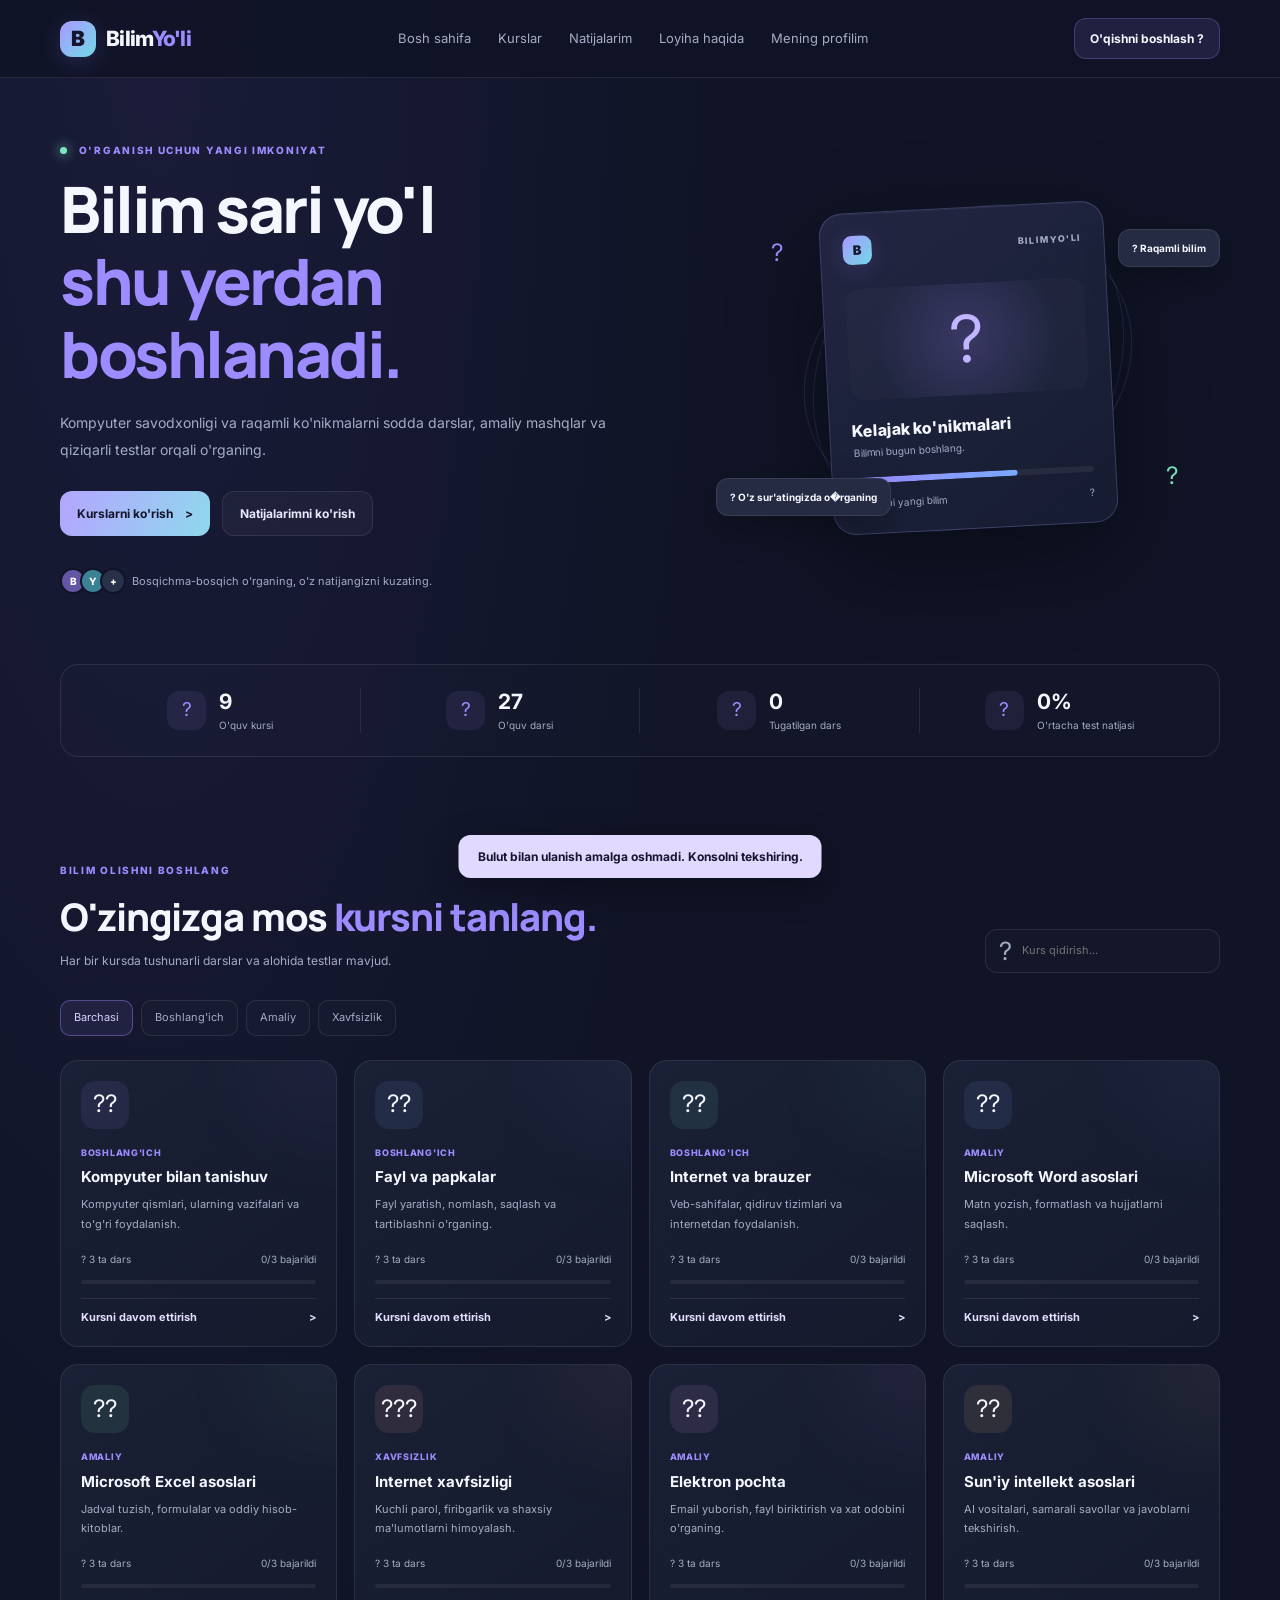
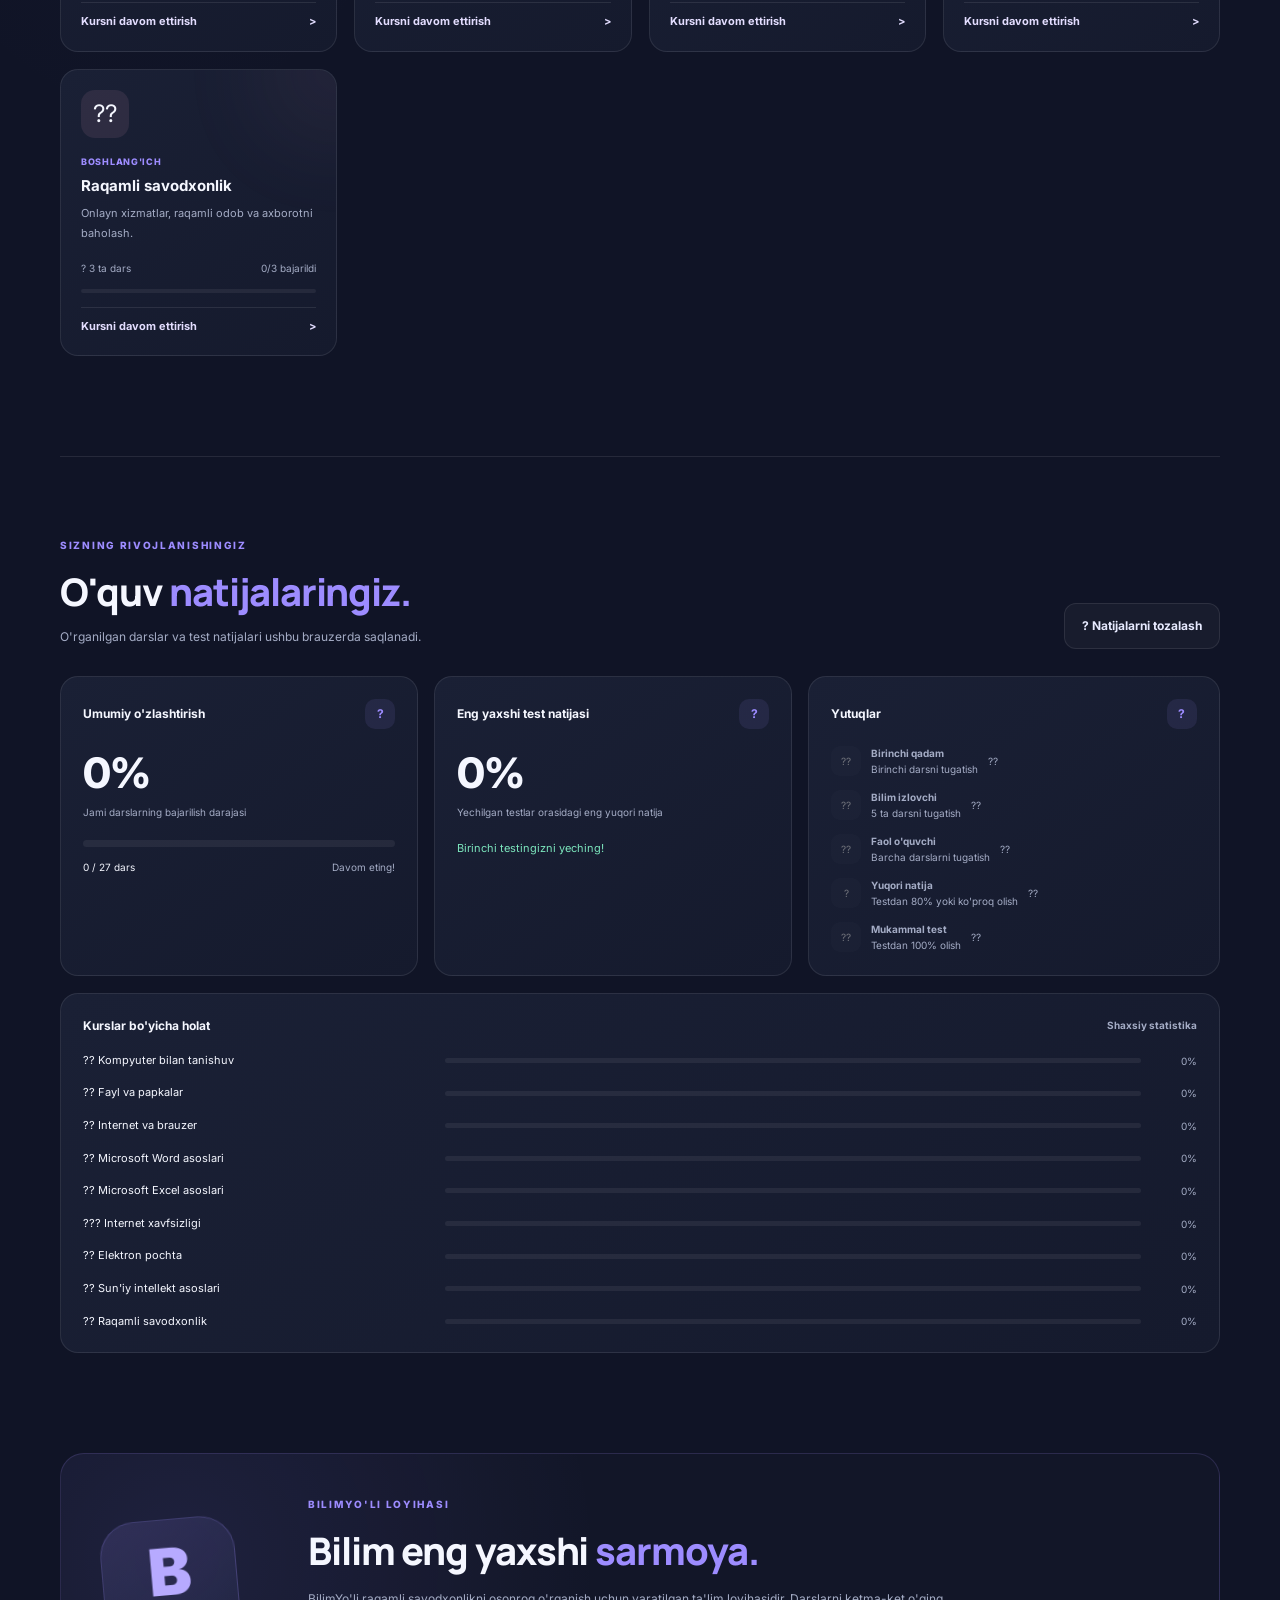
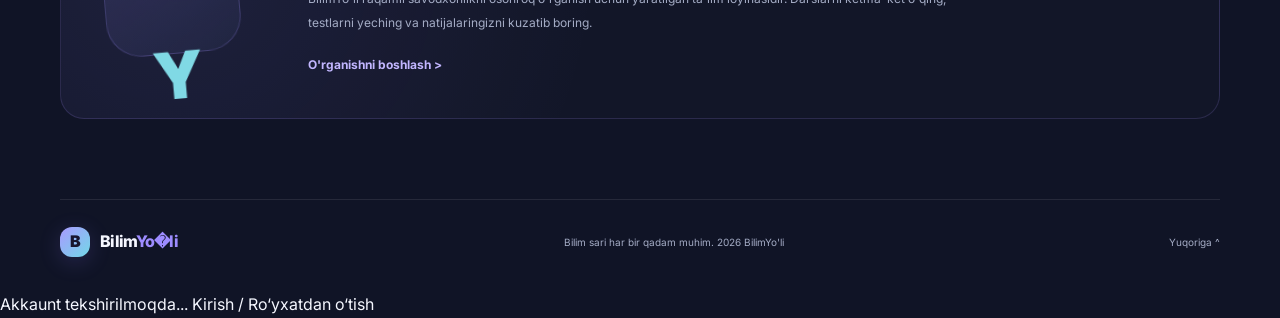
==== index.html @ 9e0542d3 "Add files via upload" ====
<!DOCTYPE html>
<html lang="uz">
<head>
  <meta charset="UTF-8">
  <meta name="viewport" content="width=device-width, initial-scale=1.0">
  <meta name="theme-color" content="#101426">
  <meta name="description" content="BilimYo'li  kompyuter savodxonligi va raqamli bilimlarni o�rganish platformasi.">
  <title>BilimYo'li  Bilim sari yo'l</title>
  <link rel="stylesheet" href="style.css">
</head>
<body>
  <header class="topbar">
    <a class="brand" href="#home" aria-label="BilimYo�li bosh sahifa">
      <span class="brand-icon">B</span>
      <span>Bilim<span class="brand-accent">Yo'li</span></span>
    </a>

    <button class="menu-toggle" id="menuToggle" aria-label="Menyuni ochish">?</button>

<nav class="nav-links" id="navLinks">
  <a href="#home">Bosh sahifa</a>
  <a href="#courses">Kurslar</a>
  <a href="#dashboard">Natijalarim</a>
  <a href="#about">Loyiha haqida</a>
  <a href="profile.html">Mening profilim</a>
</nav>

    <a class="nav-cta" href="#courses">O'qishni boshlash ?</a>
  </header>

  <main>
    <section class="hero section" id="home">
      <div class="hero-content">
        <div class="eyebrow"><span class="status-dot"></span> O'RGANISH UCHUN YANGI IMKONIYAT</div>
        <h1>Bilim sari yo'l<br><span>shu yerdan boshlanadi.</span></h1>
        <p>
          Kompyuter savodxonligi va raqamli ko'nikmalarni sodda darslar,
          amaliy mashqlar va qiziqarli testlar orqali o'rganing.
        </p>
        <div class="hero-actions">
          <a class="btn btn-primary" href="#courses">Kurslarni ko'rish <span>></span></a>
          <a class="btn btn-secondary" href="#dashboard">Natijalarimni ko'rish</a>
        </div>
        <div class="hero-trust">
          <div class="avatar-stack"><span>B</span><span>Y</span><span>+</span></div>
          <span>Bosqichma-bosqich o'rganing, o'z natijangizni kuzating.</span>
        </div>
      </div>

      <div class="hero-art" aria-label="Bilim va texnologiya tasviri">
        <div class="orbit orbit-one"></div>
        <div class="orbit orbit-two"></div>
        <div class="floating-chip chip-top">? Raqamli bilim</div>
        <div class="learning-card">
          <div class="learning-card-top"><span class="mini-logo">B</span><span class="live-label">BILIMYO'LI</span></div>
          <div class="big-symbol">?</div>
          <div class="learning-card-title">Kelajak ko'nikmalari</div>
          <div class="learning-card-sub">Bilimni bugun boshlang.</div>
          <div class="demo-progress"><span></span></div>
          <div class="demo-footer"><span>Har kuni yangi bilim</span><span>?</span></div>
        </div>
        <div class="floating-chip chip-bottom">? O'z sur'atingizda o�rganing</div>
        <div class="sparkle sparkle-one">?</div>
        <div class="sparkle sparkle-two">?</div>
      </div>
    </section>

    <section class="stats-strip section">
      <div class="stat-item"><span class="stat-icon">?</span><div><strong id="statCourses">8</strong><span>O'quv kursi</span></div></div>
      <div class="stat-item"><span class="stat-icon">?</span><div><strong id="statLessons">24</strong><span>O'quv darsi</span></div></div>
      <div class="stat-item"><span class="stat-icon">?</span><div><strong id="statCompleted">0</strong><span>Tugatilgan dars</span></div></div>
      <div class="stat-item"><span class="stat-icon">?</span><div><strong id="statAverage">0%</strong><span>O'rtacha test natijasi</span></div></div>
    </section>

    <section class="section courses-section" id="courses">
      <div class="section-heading">
        <div>
          <div class="eyebrow">BILIM OLISHNI BOSHLANG</div>
          <h2>O'zingizga mos <span>kursni tanlang.</span></h2>
          <p>Har bir kursda tushunarli darslar va alohida testlar mavjud.</p>
        </div>
        <div class="course-search">
          <span>?</span>
          <input id="courseSearch" type="search" placeholder="Kurs qidirish..." aria-label="Kurs qidirish">
        </div>
      </div>
      <div class="filter-row" id="filterRow">
        <button class="filter-btn active" data-filter="Barchasi">Barchasi</button>
        <button class="filter-btn" data-filter="Boshlang'ich">Boshlang'ich</button>
        <button class="filter-btn" data-filter="Amaliy">Amaliy</button>
        <button class="filter-btn" data-filter="Xavfsizlik">Xavfsizlik</button>
      </div>
      <div class="course-grid" id="courseGrid"></div>
      <div class="empty-state hidden" id="emptyState">Bu qidiruv bo'yicha kurs topilmadi.</div>
    </section>

    <section class="section dashboard-section" id="dashboard">
      <div class="section-heading">
        <div>
          <div class="eyebrow">SIZNING RIVOJLANISHINGIZ</div>
          <h2>O'quv <span>natijalaringiz.</span></h2>
          <p>O'rganilgan darslar va test natijalari ushbu brauzerda saqlanadi.</p>
        </div>
        <button class="btn btn-secondary reset-btn" id="resetProgress">? Natijalarni tozalash</button>
      </div>

      <div class="dashboard-grid">
        <article class="panel overall-panel">
          <div class="panel-heading"><span>Umumiy o'zlashtirish</span><span class="panel-icon">?</span></div>
          <div class="overall-number" id="overallPercent">0%</div>
          <p>Jami darslarning bajarilish darajasi</p>
          <div class="progress-track"><span id="overallBar"></span></div>
          <div class="panel-foot"><span id="completedSummary">0 / 24 dars</span><span class="muted">Davom eting!</span></div>
        </article>
        <article class="panel score-panel">
          <div class="panel-heading"><span>Eng yaxshi test natijasi</span><span class="panel-icon">?</span></div>
          <div class="overall-number" id="bestScore">0%</div>
          <p>Yechilgan testlar orasidagi eng yuqori natija</p>
          <div class="score-message" id="scoreMessage">Birinchi testingizni yeching!</div>
        </article>
        <article class="panel achievements-panel">
          <div class="panel-heading"><span>Yutuqlar</span><span class="panel-icon">?</span></div>
          <div class="achievement-list" id="achievementList"></div>
        </article>
      </div>

      <div class="panel history-panel">
        <div class="panel-heading"><span>Kurslar bo'yicha holat</span><span class="muted">Shaxsiy statistika</span></div>
        <div id="progressList" class="progress-list"></div>
      </div>
    </section>

    <section class="section about-section" id="about">
      <div class="about-card">
        <div class="about-mark">B<span>Y</span></div>
        <div>
          <div class="eyebrow">BILIMYO'LI LOYIHASI</div>
          <h2>Bilim  eng yaxshi <span>sarmoya.</span></h2>
          <p>
            BilimYo'li raqamli savodxonlikni osonroq o'rganish uchun yaratilgan
            ta'lim loyihasidir. Darslarni ketma-ket o'qing, testlarni yeching
            va natijalaringizni kuzatib boring.
          </p>
          <a href="#courses" class="text-link">O'rganishni boshlash ></a>
        </div>
      </div>
    </section>
  </main>

  <footer class="footer">
    <a class="brand" href="#home"><span class="brand-icon">B</span><span>Bilim<span class="brand-accent">Yo�li</span></span></a>
    <p>Bilim sari har bir qadam muhim. <span id="year"></span> BilimYo'li</p>
    <a href="#home">Yuqoriga ^</a>
  </footer>

  <div id="workspace" class="workspace hidden" role="dialog" aria-modal="true" aria-labelledby="workspaceTitle">
    <div class="workspace-backdrop" id="workspaceBackdrop"></div>
    <div class="workspace-dialog">
      <div class="workspace-header">
        <div><div class="eyebrow">BILIMYO'LI TA'LIM MAYDONI</div><h2 id="workspaceTitle">Kurs</h2></div>
        <button class="close-btn" id="closeWorkspace" aria-label="Yopish">?</button>
      </div>
      <div id="workspaceContent"></div>
    </div>
  </div>

 <div id="toast" class="toast" role="status" aria-live="polite"></div>

<!-- Foydalanuvchi akkaunti -->
<div class="account-bar">
  <span id="accountStatus">Akkaunt tekshirilmoqda...</span>
  <a id="accountLink" href="auth.html">
    Kirish / Ro‘yxatdan o‘tish
  </a>
  <button id="accountLogout" type="button" hidden>
    Chiqish
  </button>
</div>

<script src="script.js"></script>
<script type="module" src="account.js"></script>
</body>
</html>
---- style.css ----
@import url('https://fonts.googleapis.com/css2?family=Inter:wght@400;500;600;700;800&family=Manrope:wght@400;500;600;700;800&display=swap');

:root {
  --bg: #101426;
  --surface: #171d32;
  --surface2: #1d2540;
  --text: #f5f7ff;
  --muted: #a4acc5;
  --accent: #9d8cff;
  --blue: #78a8ff;
  --green: #7ce6bd;
  --border: rgba(255,255,255,.09);
  --radius: 20px;
}

* { box-sizing: border-box; }
html { scroll-behavior: smooth; scroll-padding-top: 90px; }
body {
  margin: 0;
  background:
    radial-gradient(ellipse at 12% 0%, rgba(93,81,185,.13), transparent 35%),
    var(--bg);
  color: var(--text);
  font-family: Inter, Arial, sans-serif;
  line-height: 1.6;
}
a { color: inherit; text-decoration: none; }
button, input { font: inherit; }
button { cursor: pointer; }
button:focus-visible, a:focus-visible, input:focus-visible {
  outline: 2px solid var(--accent);
  outline-offset: 3px;
}
.hidden { display: none !important; }
.section { width: min(1160px, calc(100% - 44px)); margin-inline: auto; }

.topbar {
  height: 78px;
  padding: 0 max(22px, calc((100% - 1160px)/2));
  display: flex; align-items: center; justify-content: space-between; gap: 22px;
  position: sticky; top: 0; z-index: 20;
  background: rgba(16,20,38,.88);
  border-bottom: 1px solid var(--border);
  backdrop-filter: blur(18px);
}
.brand { display: inline-flex; align-items: center; gap: 10px; font-weight: 800; font-size: 21px; letter-spacing: -.7px; }
.brand-icon, .mini-logo {
  width: 36px; height: 36px; display: grid; place-items: center;
  border-radius: 12px; color: #17152e; font-weight: 900;
  background: linear-gradient(135deg, #a99aff, #72d8e7);
  box-shadow: 0 5px 22px #8c7bff30;
}
.brand-accent { color: var(--accent); }
.nav-links { display: flex; align-items: center; gap: 27px; }
.nav-links a { color: var(--muted); font-size: 13px; transition: color .2s; }
.nav-links a:hover, .footer a:hover { color: white; }
.nav-cta {
  background: rgba(157,140,255,.12); border: 1px solid #9d8cff45;
  border-radius: 12px; padding: 10px 15px; font-size: 12px; font-weight: 700;
}
.menu-toggle { display: none; background: transparent; border: 0; color: white; font-size: 25px; }

.hero { min-height: 530px; display: grid; grid-template-columns: 1.1fr .9fr; align-items: center; gap: 40px; padding-top: 64px; padding-bottom: 70px; }
.eyebrow { color: var(--accent); font-size: 10px; font-weight: 800; letter-spacing: 1.7px; margin-bottom: 15px; }
.status-dot { display: inline-block; width: 7px; height: 7px; background: var(--green); border-radius: 50%; margin-right: 8px; box-shadow: 0 0 12px var(--green); }
.hero h1 { font: 800 clamp(38px,5.1vw,64px)/1.13 Manrope, sans-serif; letter-spacing: -2.5px; margin: 0 0 20px; }
.hero h1 span, h2 span { color: var(--accent); }
.hero-content > p, .section-heading > div > p { color: var(--muted); font-size: 14px; max-width: 550px; line-height: 1.9; }
.hero-actions { display: flex; flex-wrap: wrap; gap: 12px; margin-top: 28px; }
.btn { border: 1px solid var(--border); padding: 12px 17px; border-radius: 12px; font-size: 12px; font-weight: 700; display: inline-flex; align-items: center; justify-content: center; gap: 12px; transition: transform .2s, background .2s; }
.btn:hover { transform: translateY(-2px); }
.btn-primary { color: #15152b; background: linear-gradient(110deg,#b4a5ff,#8fd8ed); border: 0; }
.btn-secondary { color: #e7eaff; background: rgba(255,255,255,.035); }
.hero-trust { display: flex; align-items: center; gap: 12px; margin-top: 32px; color: var(--muted); font-size: 11px; }
.avatar-stack { display: flex; }
.avatar-stack span { width: 26px; height: 26px; display: grid; place-items: center; border-radius: 50%; margin-right: -6px; background: #6556a5; border: 2px solid var(--bg); color: white; font-size: 10px; font-weight: 800; }
.avatar-stack span:nth-child(2) { background: #3b8295; }
.avatar-stack span:nth-child(3) { background: #29314a; }

.hero-art { height: 365px; position: relative; display: grid; place-items: center; }
.orbit { position: absolute; border: 1px solid rgba(157,140,255,.17); border-radius: 50%; transform: rotate(-25deg); }
.orbit-one { width: 340px; height: 270px; }
.orbit-two { width: 285px; height: 350px; transform: rotate(38deg); border-color: rgba(120,168,255,.14); }
.learning-card {
  width: min(285px, 75%); padding: 22px; position: relative; z-index: 1;
  border: 1px solid #b2a4ff38; border-radius: 23px;
  background: linear-gradient(145deg, #242744ee, #171d32f5);
  box-shadow: 0 30px 90px #0006, inset 0 1px #ffffff0b;
  transform: rotate(-3deg); animation: float 5s ease-in-out infinite;
}
.learning-card-top, .demo-footer { display: flex; align-items: center; justify-content: space-between; }
.mini-logo { width: 29px; height: 29px; border-radius: 9px; font-size: 13px; }
.live-label { color: var(--muted); font-size: 9px; letter-spacing: 1.4px; font-weight: 800; }
.big-symbol { margin-top: 24px; height: 112px; display: grid; place-items: center; border-radius: 16px; font-size: 65px; color: #c1b6ff; background: radial-gradient(circle at center,#8373dd40,transparent 70%),#ffffff05; }
.learning-card-title { font-size: 16px; font-weight: 800; margin-top: 18px; }
.learning-card-sub, .demo-footer { color: var(--muted); font-size: 10px; }
.demo-progress, .progress-track { background: #ffffff10; height: 6px; overflow: hidden; border-radius: 99px; }
.demo-progress { margin: 17px 0 12px; }
.demo-progress span { display: block; width: 68%; height: 100%; background: linear-gradient(90deg,var(--accent),var(--blue)); border-radius: inherit; }
.floating-chip { position: absolute; z-index: 2; background: #252b43; border: 1px solid var(--border); border-radius: 12px; padding: 10px 13px; box-shadow: 0 12px 35px #0004; font-size: 10px; font-weight: 700; }
.chip-top { top: 43px; right: 0; }
.chip-bottom { bottom: 35px; left: 0; }
.sparkle { position: absolute; color: var(--accent); font-size: 24px; }
.sparkle-one { top: 48px; left: 55px; }
.sparkle-two { bottom: 55px; right: 42px; color: var(--green); }
@keyframes float { 0%,100% { transform: translateY(0) rotate(-3deg); } 50% { transform: translateY(-10px) rotate(-1deg); } }

.stats-strip { display: grid; grid-template-columns: repeat(4,1fr); border: 1px solid var(--border); border-radius: 18px; background: #ffffff03; padding: 23px 20px; margin-bottom: 105px; }
.stat-item { display: flex; align-items: center; justify-content: center; gap: 13px; border-right: 1px solid var(--border); }
.stat-item:last-child { border-right: 0; }
.stat-icon { width: 39px; height: 39px; display: grid; place-items: center; border-radius: 12px; background: #a28cff17; color: var(--accent); font-size: 19px; }
.stat-item strong, .stat-item span:not(.stat-icon) { display: block; }
.stat-item strong { font-size: 21px; line-height: 1.35; }
.stat-item div span { font-size: 10px; color: var(--muted); }

.courses-section, .dashboard-section { padding-bottom: 100px; }
.section-heading { display: flex; justify-content: space-between; align-items: end; gap: 25px; margin-bottom: 27px; }
.section-heading h2, .about-card h2 { font: 800 clamp(27px,3.5vw,38px)/1.25 Manrope,sans-serif; letter-spacing: -1.1px; margin: 0 0 10px; }
.section-heading > div > p { margin: 0; font-size: 12px; }
.course-search { width: 235px; display: flex; gap: 10px; align-items: center; padding: 0 13px; border: 1px solid var(--border); background: #ffffff04; border-radius: 12px; }
.course-search span { font-size: 25px; color: var(--muted); }
.course-search input { width: 100%; min-width: 0; padding: 12px 0; color: white; background: transparent; border: 0; outline: none; font-size: 11px; }
.filter-row { display: flex; flex-wrap: wrap; gap: 8px; margin-bottom: 24px; }
.filter-btn { border: 1px solid var(--border); border-radius: 10px; background: #ffffff04; padding: 8px 13px; color: var(--muted); font-size: 11px; }
.filter-btn.active, .filter-btn:hover { color: #d9d1ff; border-color: #a18dff66; background: #9d8cff19; }
.course-grid { display: grid; grid-template-columns: repeat(4,minmax(0,1fr)); gap: 17px; }
.course-card { position: relative; overflow: hidden; border: 1px solid var(--border); background: linear-gradient(145deg,#1a2035,#151a2d); border-radius: 18px; padding: 20px; display: flex; flex-direction: column; min-height: 265px; transition: transform .22s,border-color .22s,box-shadow .22s; animation: appear .35s ease both; }
.course-card:hover { transform: translateY(-5px); border-color: #a18dff55; box-shadow: 0 15px 35px #0002; }
@keyframes appear { from { opacity: 0; transform: translateY(9px); } to { opacity: 1; transform: translateY(0); } }
.course-card::after { content: ""; width: 100px; height: 100px; border-radius: 50%; position: absolute; top: -48px; right: -48px; background: var(--glow,#a18dff); filter: blur(60px); opacity: .14; pointer-events: none; }
.course-icon { display: grid; place-items: center; width: 48px; height: 48px; border-radius: 14px; background: var(--iconbg,#9d8cff18); font-size: 24px; margin-bottom: 17px; }
.course-category { font-size: 9px; color: var(--accent); font-weight: 800; letter-spacing: .7px; text-transform: uppercase; }
.course-card h3 { margin: 6px 0 8px; font-size: 15px; line-height: 1.4; }
.course-card p { margin: 0 0 16px; color: var(--muted); font-size: 11px; line-height: 1.8; }
.course-meta { display: flex; justify-content: space-between; color: var(--muted); font-size: 10px; margin-top: auto; padding-bottom: 13px; }
.card-progress { height: 4px; background: #ffffff10; border-radius: 99px; overflow: hidden; margin-bottom: 14px; }
.card-progress span { display: block; height: 100%; background: linear-gradient(90deg,var(--accent),var(--blue)); }
.course-open { width: 100%; display: flex; justify-content: space-between; align-items: center; padding: 10px 0 0; border: 0; border-top: 1px solid var(--border); background: transparent; color: #e3ddff; font-size: 11px; font-weight: 700; }
.empty-state { text-align: center; padding: 35px; color: var(--muted); }

.dashboard-section { border-top: 1px solid var(--border); padding-top: 80px; }
.reset-btn { white-space: nowrap; }
.dashboard-grid { display: grid; grid-template-columns: 1fr 1fr 1.15fr; gap: 16px; }
.panel { padding: 22px; background: linear-gradient(145deg,#1a2035,#151a2d); border: 1px solid var(--border); border-radius: 18px; min-width: 0; }
.panel-heading { display: flex; align-items: center; justify-content: space-between; gap: 12px; font-size: 12px; font-weight: 700; }
.panel-icon { width: 30px; height: 30px; display: grid; place-items: center; border-radius: 10px; background: #a18dff19; color: var(--accent); }
.overall-number { font-size: 42px; line-height: 1.5; font-weight: 800; letter-spacing: -1.5px; margin-top: 12px; }
.panel > p { font-size: 10px; color: var(--muted); margin: 0 0 20px; }
.progress-track { height: 7px; }
.progress-track span { display: block; width: 0; height: 100%; background: linear-gradient(90deg,var(--accent),var(--blue)); border-radius: inherit; transition: width .4s; }
.panel-foot { display: flex; justify-content: space-between; gap: 10px; margin-top: 12px; font-size: 10px; }
.muted { color: var(--muted); font-size: 10px; }
.score-message { color: var(--green); font-size: 11px; margin-top: 20px; }
.achievement-list { display: grid; gap: 12px; margin-top: 16px; }
.achievement { display: flex; align-items: center; gap: 10px; color: var(--muted); font-size: 10px; }
.achievement-icon { width: 30px; height: 30px; display: grid; place-items: center; border-radius: 9px; background: #ffffff08; filter: grayscale(1); opacity: .6; }
.achievement.earned { color: #e9e5ff; }
.achievement.earned .achievement-icon { filter: none; opacity: 1; background: #9d8cff20; }
.history-panel { margin-top: 17px; }
.progress-list { margin-top: 17px; display: grid; gap: 15px; }
.progress-row { display: grid; grid-template-columns: minmax(120px,1fr) minmax(80px,2fr) 42px; align-items: center; gap: 14px; font-size: 11px; }
.progress-row .progress-track { height: 5px; }
.progress-row .percentage { text-align: right; color: var(--muted); font-size: 10px; }

.about-section { padding-bottom: 80px; }
.about-card { display: grid; grid-template-columns: 170px 1fr; gap: 35px; align-items: center; padding: 42px; border: 1px solid #a18dff2a; border-radius: 24px; background: radial-gradient(circle at 10% 40%,#8b7bff19,transparent 40%),#ffffff03; }
.about-mark { width: 135px; height: 135px; border-radius: 35px; display: grid; place-items: center; font-size: 65px; font-weight: 900; color: #b7aaff; background: linear-gradient(145deg,#9d8cff25,#78a8ff0b); border: 1px solid #9d8cff35; transform: rotate(-5deg); }
.about-mark span { color: #80d9e5; }
.about-card p { max-width: 650px; font-size: 12px; color: var(--muted); line-height: 2; }
.text-link { display: inline-block; color: #c2b6ff; font-size: 12px; font-weight: 700; margin-top: 8px; }
.footer { width: min(1160px,calc(100% - 44px)); margin: auto; padding: 24px 0 32px; display: flex; justify-content: space-between; align-items: center; gap: 20px; border-top: 1px solid var(--border); }
.footer .brand { font-size: 16px; }
.footer .brand-icon { width: 30px; height: 30px; }
.footer p, .footer > a:last-child { color: var(--muted); font-size: 10px; }

.workspace { position: fixed; inset: 0; z-index: 50; display: grid; place-items: center; padding: 20px; }
.workspace-backdrop { position: absolute; inset: 0; background: #080a14d9; backdrop-filter: blur(9px); }
.workspace-dialog { position: relative; z-index: 1; width: min(760px,100%); max-height: 90vh; overflow: auto; background: #171d32; border: 1px solid #ffffff17; border-radius: 22px; padding: 27px; box-shadow: 0 30px 100px #0008; animation: appear .2s ease; }
.workspace-header { display: flex; justify-content: space-between; align-items: start; gap: 18px; padding-bottom: 19px; margin-bottom: 20px; border-bottom: 1px solid var(--border); }
.workspace-header .eyebrow { margin-bottom: 6px; }
.workspace-header h2 { margin: 0; font: 800 25px Manrope,sans-serif; }
.close-btn { width: 36px; height: 36px; flex-shrink: 0; border-radius: 10px; border: 1px solid var(--border); color: white; background: #ffffff08; font-size: 16px; }
.course-detail-intro { color: var(--muted); font-size: 12px; line-height: 1.9; }
.lesson-nav { display: flex; flex-wrap: wrap; gap: 8px; margin: 20px 0; }
.lesson-tab { border: 1px solid var(--border); background: #ffffff04; color: var(--muted); border-radius: 9px; padding: 8px 11px; font-size: 10px; }
.lesson-tab.active { background: #9d8cff1e; border-color: #9d8cff77; color: white; }
.lesson-content { background: #ffffff04; border: 1px solid var(--border); border-radius: 15px; padding: 23px; }
.lesson-content h3 { margin: 0 0 12px; font-size: 19px; }
.lesson-content p { font-size: 12px; line-height: 1.9; color: #c1c8dd; white-space: pre-line; }
.lesson-content ul { padding-left: 20px; color: #c1c8dd; font-size: 12px; line-height: 2; }
.tip-box { border-left: 3px solid var(--green); padding: 12px 15px; border-radius: 0 10px 10px 0; background: #7ce6bd0b; color: #b8f0da; font-size: 11px; margin-top: 17px; }
.lesson-actions { display: flex; justify-content: space-between; align-items: center; gap: 10px; flex-wrap: wrap; margin-top: 18px; }
.lesson-actions .btn { padding: 10px 14px; }
.lesson-done-label { color: var(--green); font-size: 11px; }
.quiz-progress { display: flex; align-items: center; gap: 12px; margin: 17px 0; }
.quiz-progress .progress-track { flex: 1; }
.quiz-progress span { color: var(--muted); font-size: 10px; white-space: nowrap; }
.question-text { font-size: 17px; font-weight: 700; line-height: 1.6; margin: 22px 0; }
.answer-list { display: grid; gap: 10px; }
.answer-option { width: 100%; text-align: left; padding: 13px 15px; border-radius: 11px; border: 1px solid var(--border); color: #e7eaff; background: #ffffff04; font-size: 12px; transition: border-color .2s,background .2s; }
.answer-option:hover:not(:disabled) { border-color: #9d8cff88; background: #9d8cff0c; }
.answer-option.correct { border-color: #7ce6bd99; background: #7ce6bd12; color: #9bf0cd; }
.answer-option.wrong { border-color: #ff898999; background: #ff898912; color: #ffb0b0; }
.answer-feedback { padding: 14px; border-radius: 11px; margin-top: 15px; font-size: 11px; line-height: 1.8; }
.answer-feedback.correct { background: #7ce6bd10; color: #a5efd1; border: 1px solid #7ce6bd28; }
.answer-feedback.wrong { background: #ff898910; color: #ffc1c1; border: 1px solid #ff898928; }
.quiz-controls { display: flex; justify-content: flex-end; margin-top: 18px; }
.result-box { text-align: center; padding: 25px 10px; }
.result-medal { font-size: 54px; }
.result-score { font-size: 48px; font-weight: 800; color: var(--accent); margin: 8px 0; }
.result-box h3 { font-size: 22px; margin: 5px 0; }
.result-box p { color: var(--muted); font-size: 12px; }
.result-actions { display: flex; justify-content: center; gap: 10px; flex-wrap: wrap; margin-top: 20px; }
.toast { position: fixed; bottom: 22px; left: 50%; z-index: 100; transform: translate(-50%,20px); opacity: 0; pointer-events: none; padding: 12px 19px; border-radius: 12px; background: #e1d9ff; color: #17152e; font-size: 12px; font-weight: 700; box-shadow: 0 10px 35px #0005; transition: .25s; max-width: calc(100% - 30px); text-align: center; }
.toast.show { opacity: 1; transform: translate(-50%,0); }

@media (max-width: 950px) {
  .nav-links { gap: 14px; }
  .nav-links a { font-size: 11px; }
  .nav-cta { display: none; }
  .course-grid { grid-template-columns: repeat(2,minmax(0,1fr)); }
  .dashboard-grid { grid-template-columns: repeat(2,minmax(0,1fr)); }
  .achievements-panel { grid-column: span 2; }
  .achievement-list { grid-template-columns: repeat(3,minmax(0,1fr)); }
}
@media (max-width: 650px) {
  .section { width: calc(100% - 30px); }
  .topbar { height: 66px; padding: 0 15px; }
  .brand { font-size: 19px; }
  .menu-toggle { display: block; }
  .nav-links { display: none; position: absolute; top: 65px; left: 0; right: 0; padding: 17px; background: #171d32; border-bottom: 1px solid var(--border); flex-direction: column; align-items: stretch; gap: 0; }
  .nav-links.open { display: flex; }
  .nav-links a { padding: 12px 8px; font-size: 13px; }
  .hero { grid-template-columns: 1fr; gap: 12px; padding-top: 48px; padding-bottom: 40px; }
  .hero h1 { font-size: clamp(37px,10vw,51px); letter-spacing: -1.8px; }
  .hero-content > p { font-size: 13px; }
  .hero-art { height: 315px; }
  .orbit-one { width: 290px; height: 235px; }
  .orbit-two { width: 250px; height: 300px; }
  .chip-top { right: 0; top: 26px; }
  .chip-bottom { left: 0; bottom: 17px; }
  .stats-strip { grid-template-columns: repeat(2,1fr); padding: 17px 8px; gap: 20px 0; margin-bottom: 75px; }
  .stat-item { justify-content: flex-start; padding-left: 10px; border: 0; gap: 9px; }
  .stat-icon { width: 32px; height: 32px; font-size: 16px; }
  .stat-item strong { font-size: 18px; }
  .stat-item div span { font-size: 9px; }
  .courses-section, .dashboard-section { padding-bottom: 70px; }
  .section-heading { align-items: stretch; flex-direction: column; gap: 18px; }
  .section-heading h2 { font-size: 29px; }
  .course-search { width: 100%; }
  .course-grid { grid-template-columns: 1fr; gap: 12px; }
  .course-card { min-height: auto; }
  .dashboard-grid { grid-template-columns: 1fr; }
  .achievements-panel { grid-column: auto; }
  .achievement-list { grid-template-columns: 1fr; }
  .reset-btn { align-self: flex-start; }
  .progress-row { grid-template-columns: minmax(90px,1fr) minmax(50px,1fr) 35px; gap: 8px; font-size: 10px; }
  .about-card { grid-template-columns: 1fr; gap: 25px; padding: 26px; }
  .about-mark { width: 90px; height: 90px; border-radius: 24px; font-size: 44px; }
  .footer { width: calc(100% - 30px); flex-wrap: wrap; }
  .footer p { order: 3; width: 100%; margin: 0; }
  .workspace { padding: 8px; }
  .workspace-dialog { padding: 19px; max-height: 95vh; border-radius: 17px; }
  .workspace-header h2 { font-size: 21px; }
  .lesson-content { padding: 17px; }
  .question-text { font-size: 15px; }
}
@media (prefers-reduced-motion: reduce) {
  *, *::before, *::after { scroll-behavior: auto !important; animation-duration: .01ms !important; transition-duration: .01ms !important; }
}
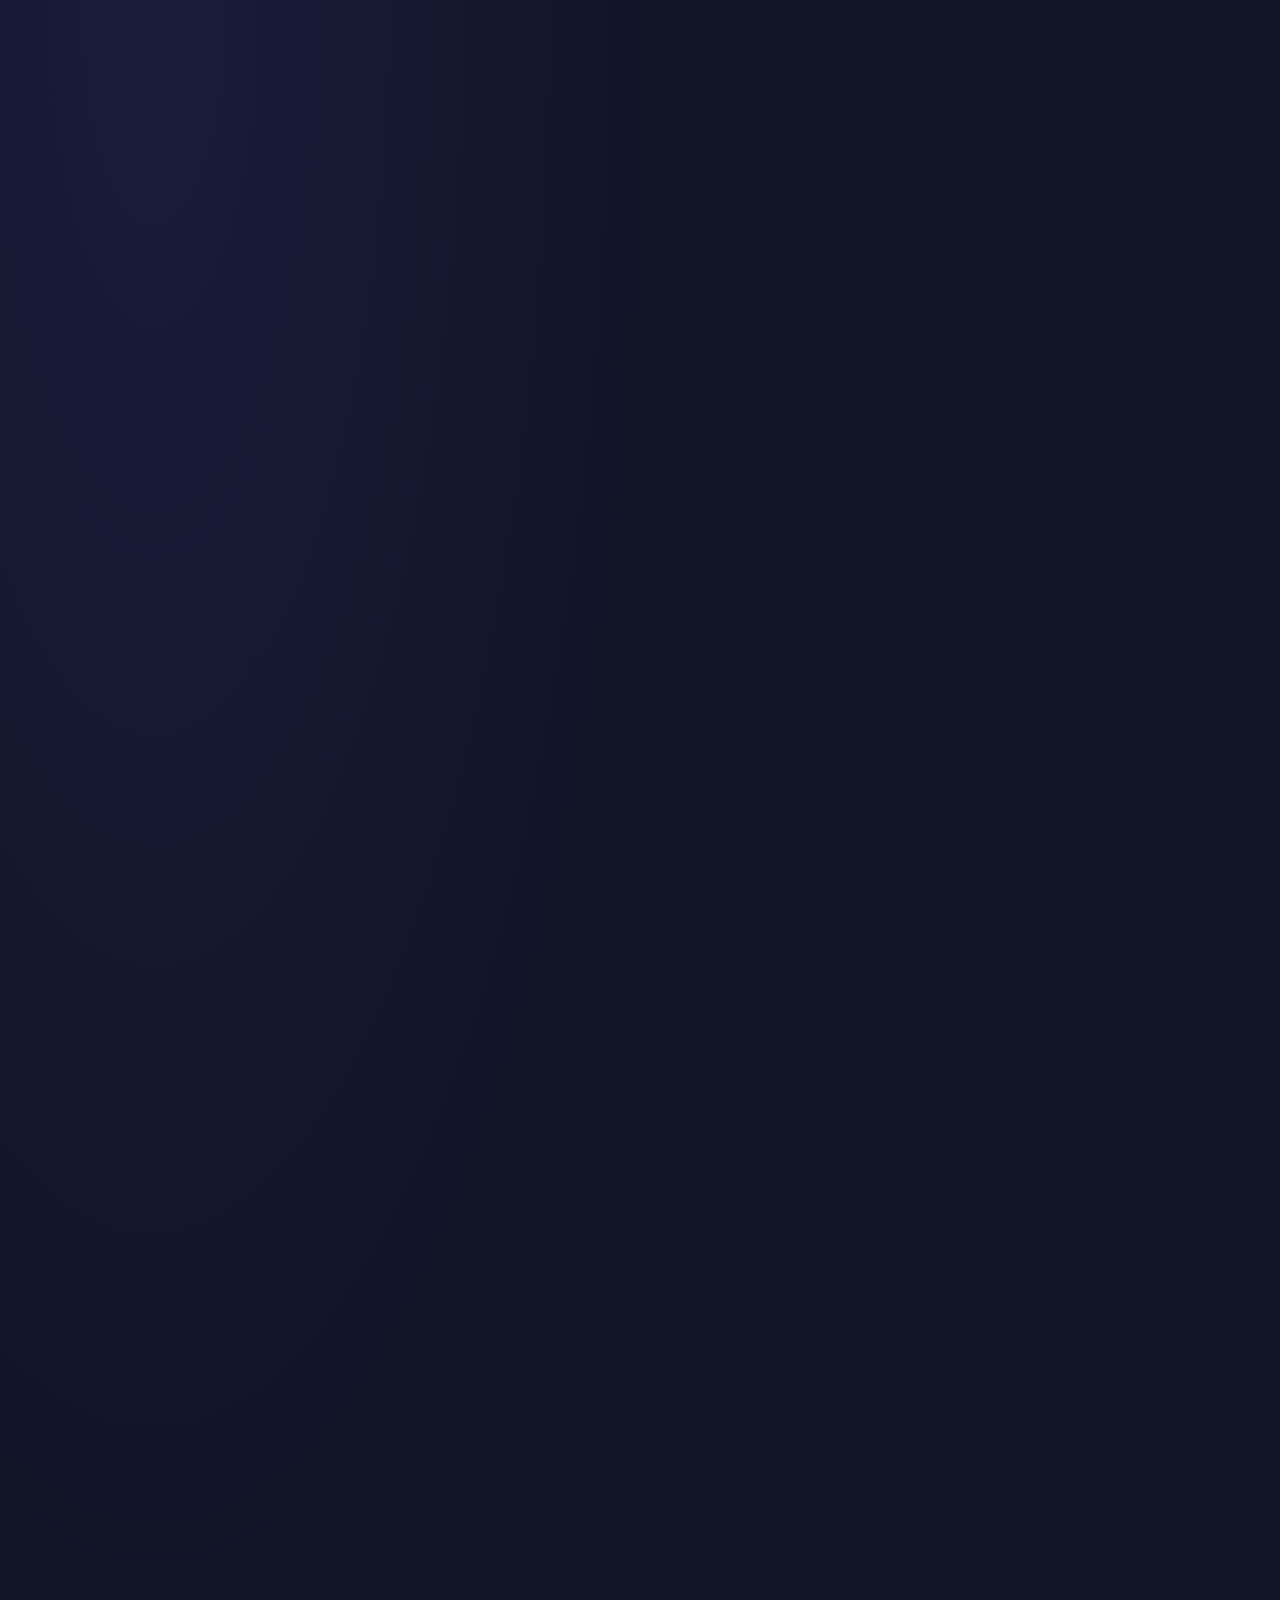
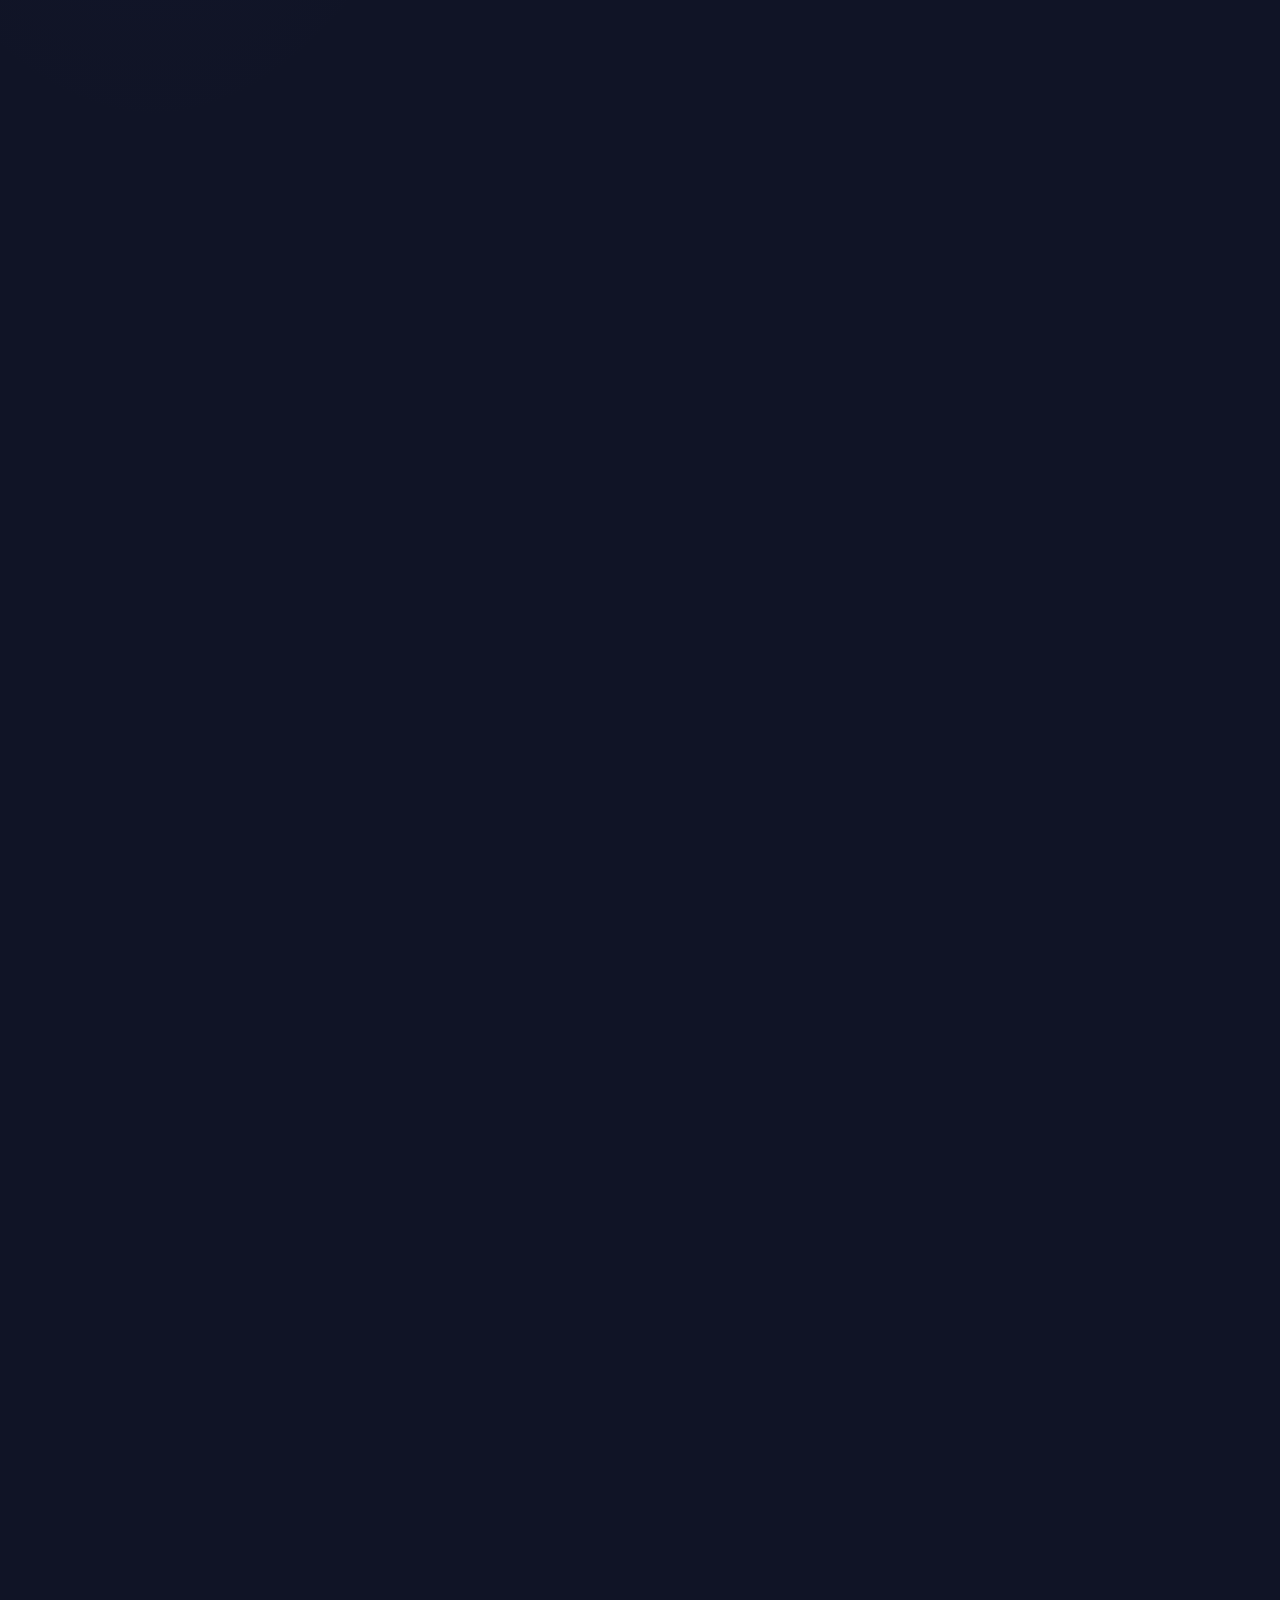
==== commit c58c719a: "Add user authentication handling in index.html Added a style to hide the body for unauthenticated us" ====
--- a/index.html
+++ b/index.html
@@ -8,6 +8,11 @@
   <meta name="description" content="BilimYo'li  kompyuter savodxonligi va raqamli bilimlarni o�rganish platformasi.">
   <title>BilimYo'li  Bilim sari yo'l</title>
   <link rel="stylesheet" href="style.css">
+  <style>
+  html:not(.authenticated) body {
+    visibility: hidden;
+  }
+</style>
 </head>
 <body>
   <header class="topbar">
@@ -178,6 +183,7 @@
   </button>
 </div>
 
+<script type="module" src="guard.js"></script>
 <script src="script.js"></script>
 <script type="module" src="account.js"></script>
 </body>
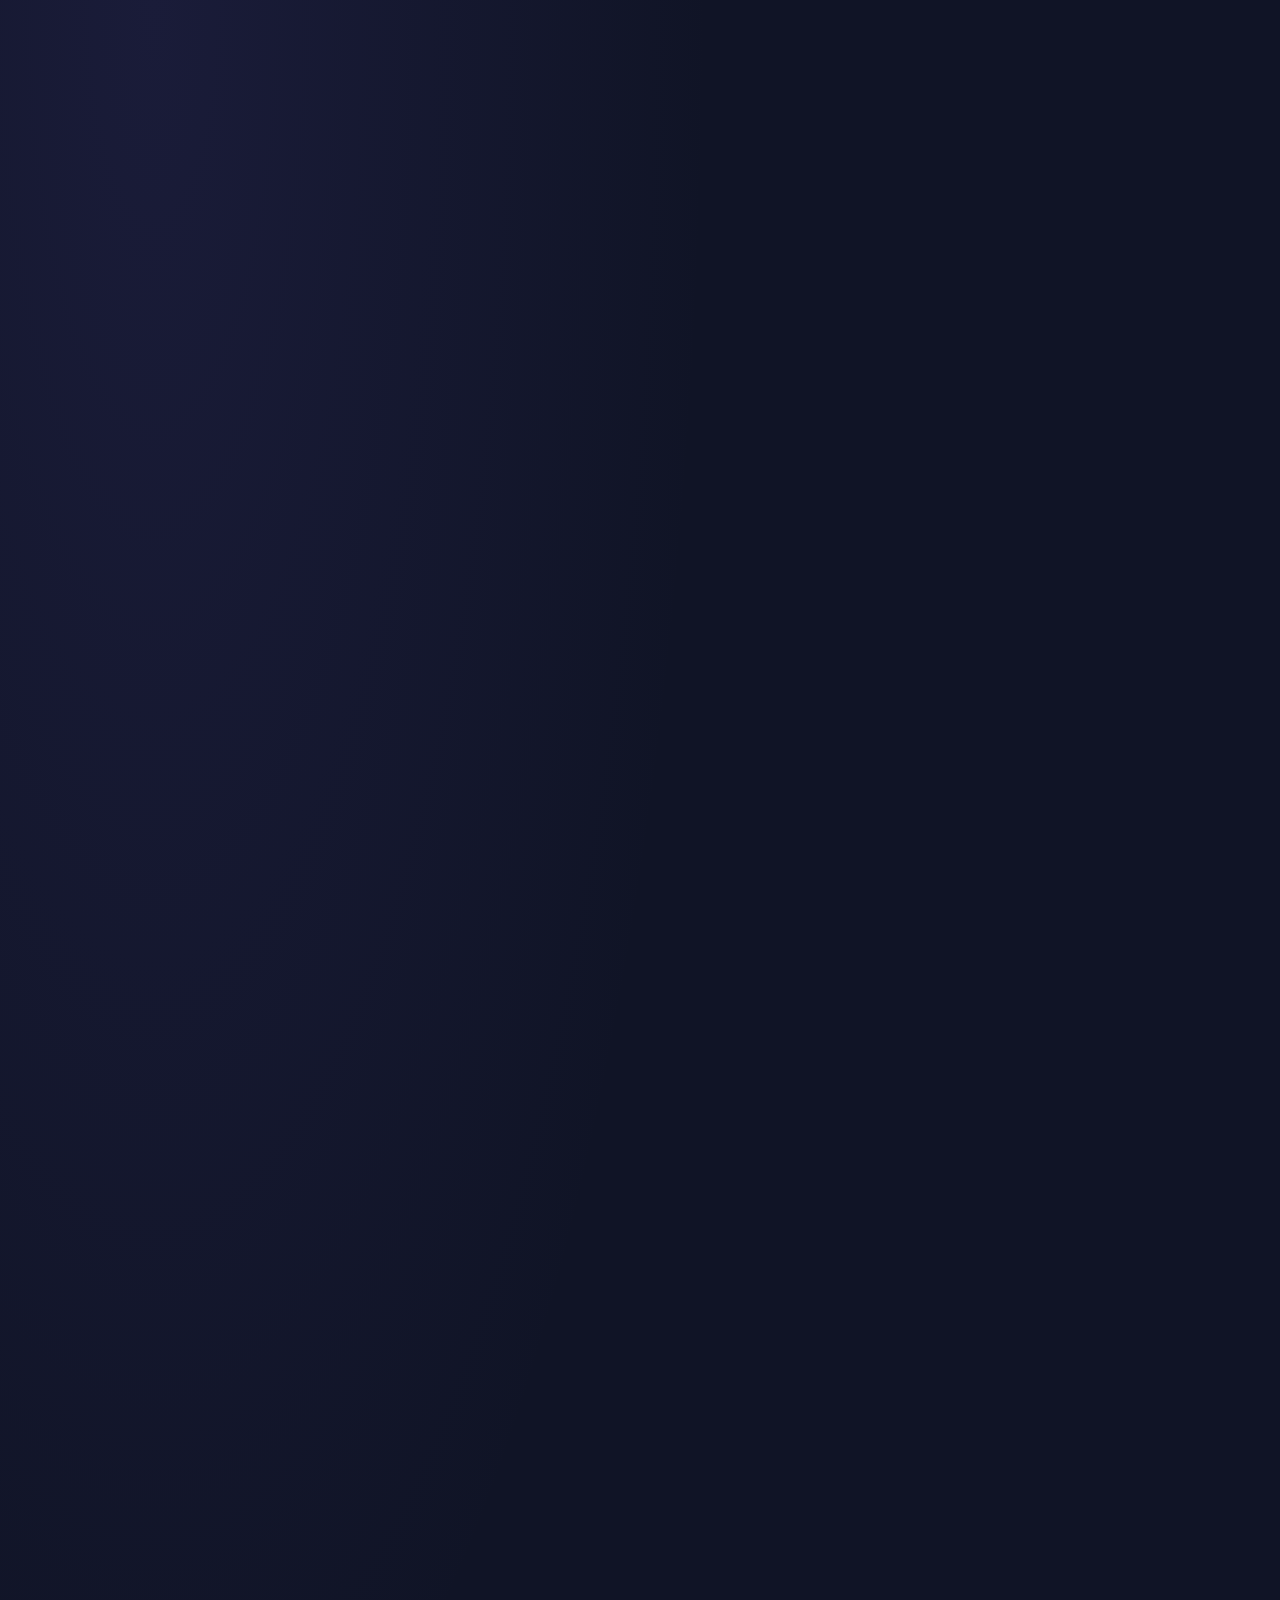
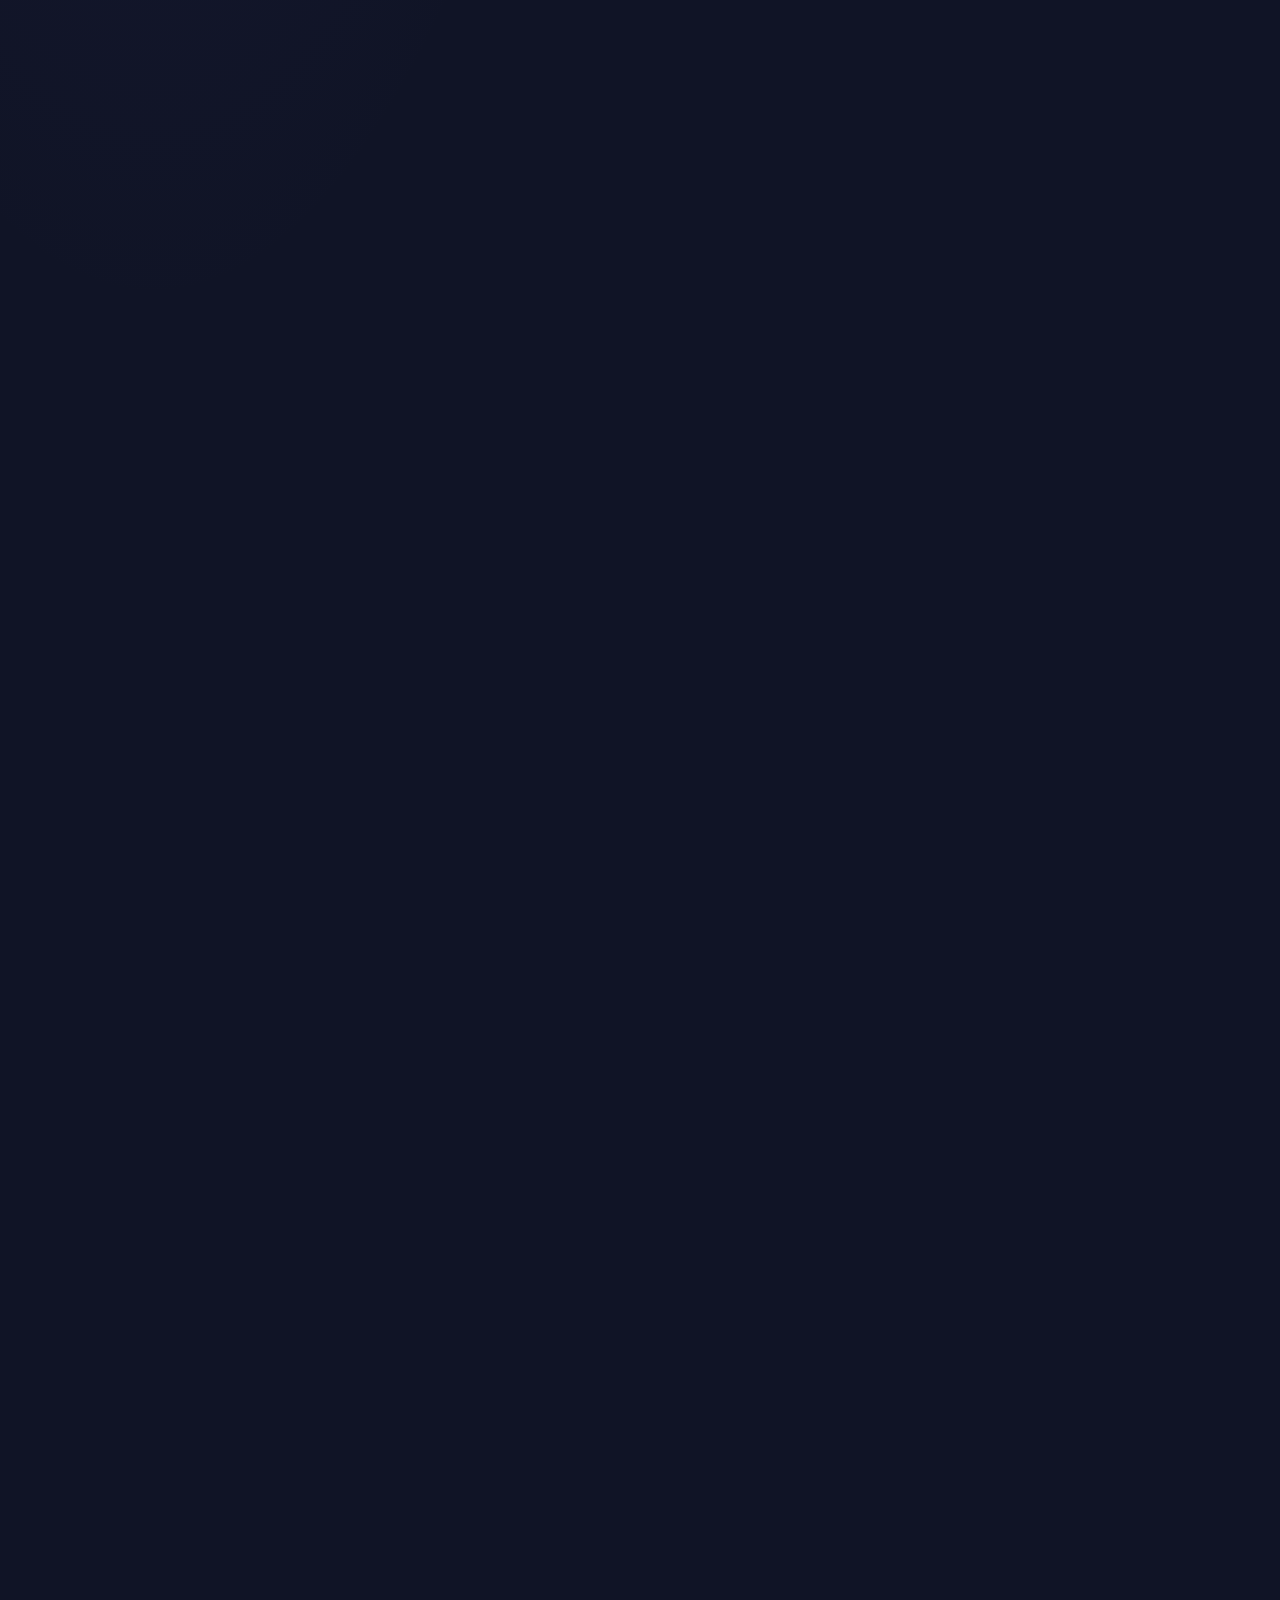
==== commit 21eaedad: "Update index.html with new content and links" ====
--- a/index.html
+++ b/index.html
@@ -28,6 +28,7 @@
   <a href="#courses">Kurslar</a>
   <a href="#dashboard">Natijalarim</a>
   <a href="#about">Loyiha haqida</a>
+  <a href="#contact">Bog‘lanish</a>
   <a href="profile.html">Mening profilim</a>
 </nav>
 
@@ -151,6 +152,37 @@
         </div>
       </div>
     </section>
+    <section class="section about-section" id="contact">
+  <div class="about-card">
+    <div class="about-mark">B<span>Y</span></div>
+
+    <div>
+      <div class="eyebrow">BIZ BILAN BOG‘LANING</div>
+      <h2>Biz sizni <span>tinglaymiz!</span></h2>
+
+      <p>
+        Savollaringiz, takliflaringiz yoki muammolaringiz bormi?
+        Biz bilan bog‘laning.
+      </p>
+
+      <p>
+        <strong>Email:</strong>
+        <a href="mailto:azizshox46@gmail.com">
+          azizshox46@gmail.com
+        </a>
+      </p>
+
+      <p>
+        <strong>Telegram:</strong>
+        <a href="https://t.me/Zok1rov1ch_05"
+           target="_blank"
+           rel="noopener noreferrer">
+          Telegram orqali yozish
+        </a>
+      </p>
+    </div>
+  </div>
+</section>
   </main>
 
   <footer class="footer">
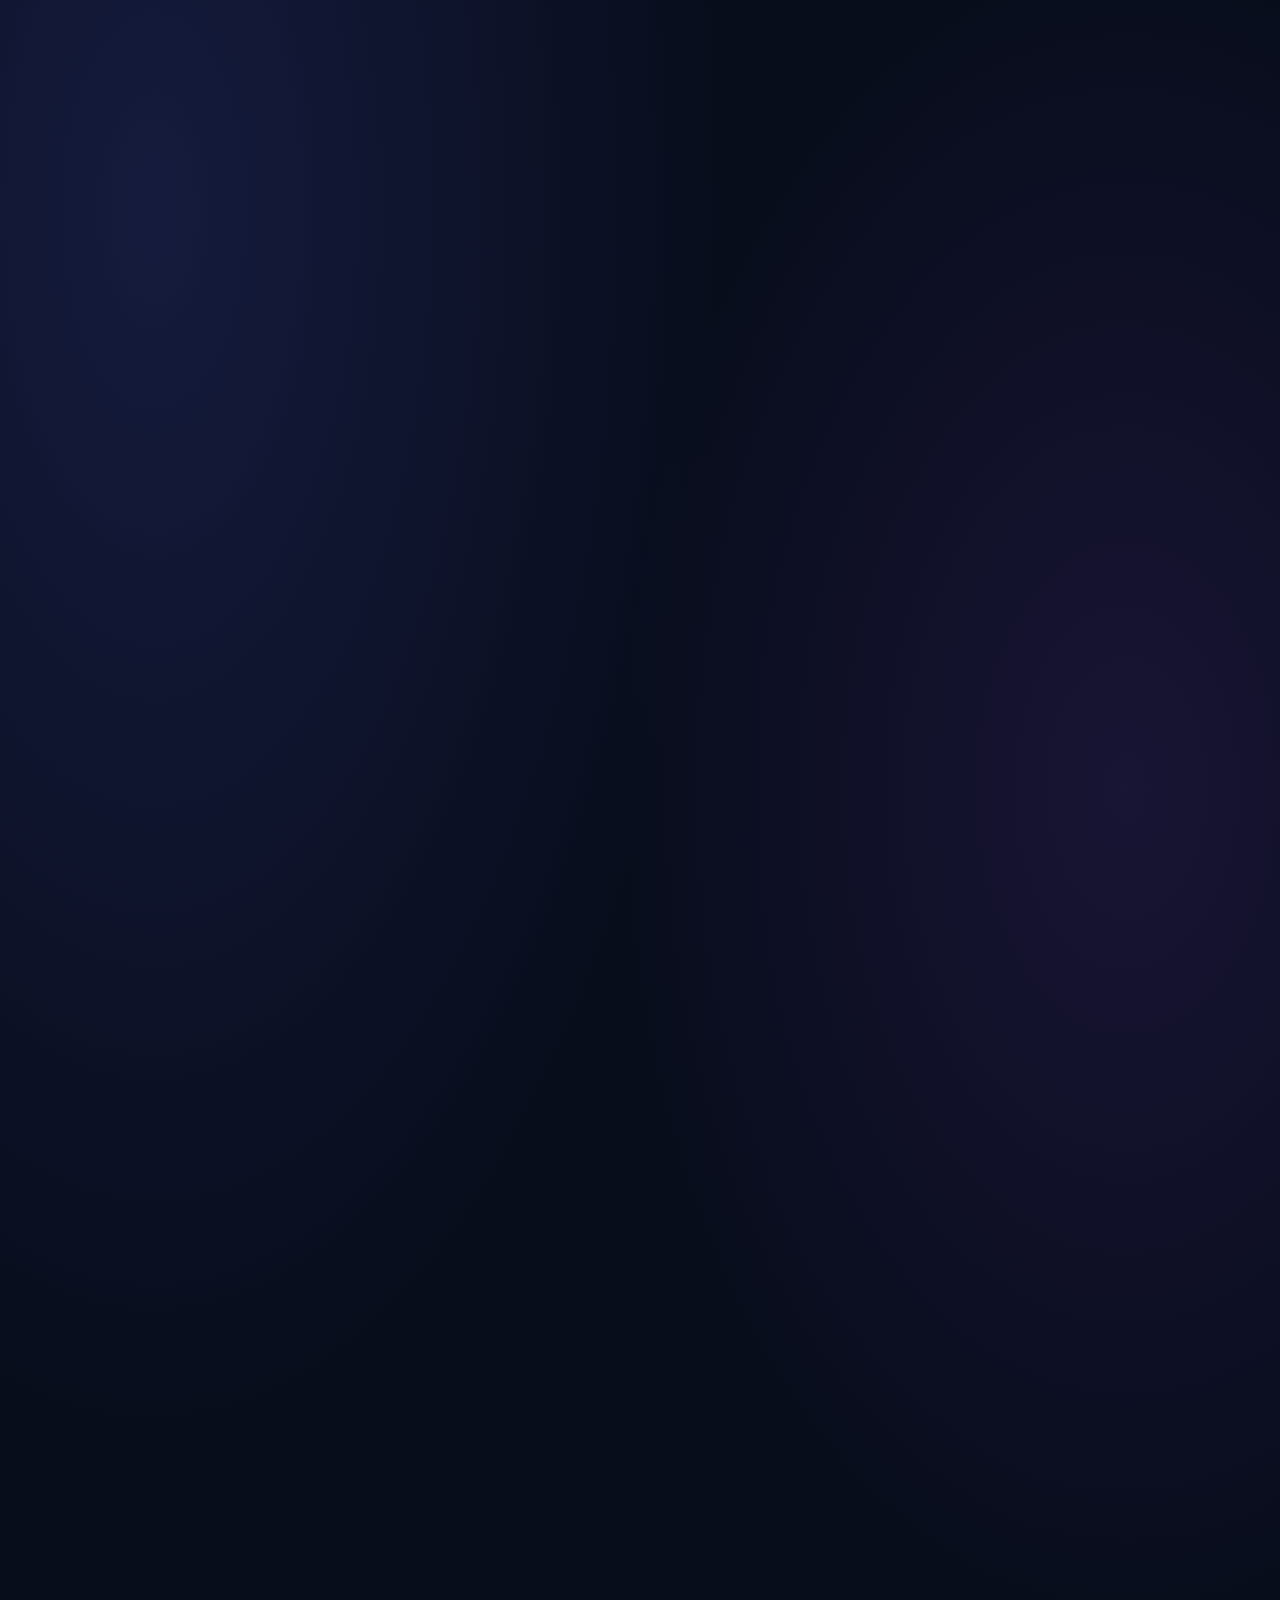
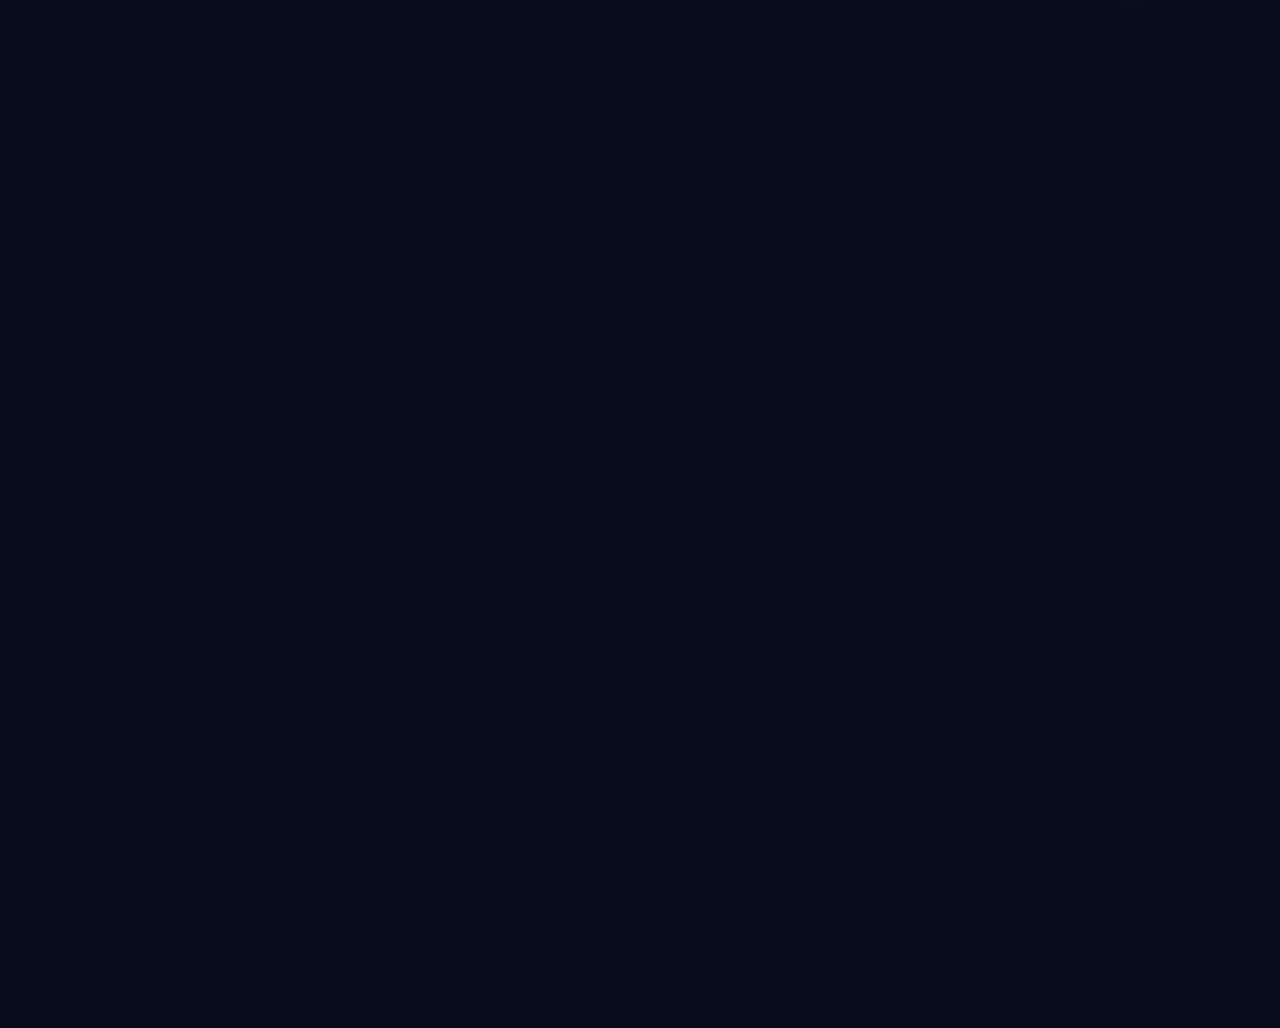
==== commit 1ffb5fc3: "Restore index.html with original content" ====
--- a/index.html
+++ b/index.html
@@ -16,7 +16,7 @@
 </head>
 <body>
   <header class="topbar">
-    <a class="brand" href="#home" aria-label="BilimYo�li bosh sahifa">
+    <a class="brand" href="#home" aria-label="BilimYo'li bosh sahifa">
       <span class="brand-icon">B</span>
       <span>Bilim<span class="brand-accent">Yo'li</span></span>
     </a>
@@ -60,23 +60,22 @@
         <div class="floating-chip chip-top">? Raqamli bilim</div>
         <div class="learning-card">
           <div class="learning-card-top"><span class="mini-logo">B</span><span class="live-label">BILIMYO'LI</span></div>
-          <div class="big-symbol">?</div>
+          <div class="big-symbol">💻</div>
           <div class="learning-card-title">Kelajak ko'nikmalari</div>
           <div class="learning-card-sub">Bilimni bugun boshlang.</div>
           <div class="demo-progress"><span></span></div>
-          <div class="demo-footer"><span>Har kuni yangi bilim</span><span>?</span></div>
-        </div>
-        <div class="floating-chip chip-bottom">? O'z sur'atingizda o�rganing</div>
+         <div class="demo-footer"><span>Har kuni yangi bilim</span><span>✨</span></div>
+        <div class="floating-chip chip-bottom">? O'z sur'atingizda o'rganing</div>
         <div class="sparkle sparkle-one">?</div>
         <div class="sparkle sparkle-two">?</div>
       </div>
     </section>
 
     <section class="stats-strip section">
-      <div class="stat-item"><span class="stat-icon">?</span><div><strong id="statCourses">8</strong><span>O'quv kursi</span></div></div>
-      <div class="stat-item"><span class="stat-icon">?</span><div><strong id="statLessons">24</strong><span>O'quv darsi</span></div></div>
-      <div class="stat-item"><span class="stat-icon">?</span><div><strong id="statCompleted">0</strong><span>Tugatilgan dars</span></div></div>
-      <div class="stat-item"><span class="stat-icon">?</span><div><strong id="statAverage">0%</strong><span>O'rtacha test natijasi</span></div></div>
+     <div class="stat-item"><span class="stat-icon">📚</span><div><strong id="statCourses">0</strong><small>O‘quv kursi</small></div></div>
+<div class="stat-item"><span class="stat-icon">💻</span><div><strong id="statLessons">0</strong><small>O‘quv darsi</small></div></div>
+<div class="stat-item"><span class="stat-icon">✅</span><div><strong id="statCompleted">0</strong><small>Tugatilgan dars</small></div></div>
+<div class="stat-item"><span class="stat-icon">🏆</span><div><strong id="statAverage">0%</strong><small>O‘rtacha test natijasi</small></div></div>
     </section>
 
     <section class="section courses-section" id="courses">
@@ -209,7 +208,7 @@
   <span id="accountStatus">Akkaunt tekshirilmoqda...</span>
   <a id="accountLink" href="auth.html">
     Kirish / Ro‘yxatdan o‘tish
-  </a>
+  </a>F
   <button id="accountLogout" type="button" hidden>
     Chiqish
   </button>
--- a/style.css
+++ b/style.css
@@ -269,3 +269,321 @@
 @media (prefers-reduced-motion: reduce) {
   *, *::before, *::after { scroll-behavior: auto !important; animation-duration: .01ms !important; transition-duration: .01ms !important; }
 }
+
+/* =========================================
+   BILIMYO'LI — MODERN HOMEPAGE UPGRADE
+   Mavjud funksiyalarni saqlovchi qo'shimcha CSS
+========================================= */
+
+:root {
+  --by-bg: #080d1c;
+  --by-panel: rgba(20, 29, 54, 0.78);
+  --by-border: rgba(159, 180, 255, 0.16);
+  --by-text: #f5f7ff;
+  --by-muted: #aab6d2;
+  --by-blue: #6588ff;
+  --by-purple: #9a70ff;
+  --by-cyan: #57e1e8;
+}
+
+html {
+  scroll-behavior: smooth;
+  scroll-padding-top: 100px;
+}
+
+body {
+  background:
+    radial-gradient(ellipse at 12% 8%, rgba(77, 93, 210, 0.18), transparent 36%),
+    radial-gradient(ellipse at 88% 30%, rgba(123, 66, 201, 0.14), transparent 32%),
+    var(--by-bg);
+  color: var(--by-text);
+}
+
+::selection {
+  background: rgba(101, 136, 255, 0.42);
+  color: white;
+}
+
+/* Yuqori menyu */
+.topbar {
+  position: sticky;
+  top: 0;
+  z-index: 100;
+  background: rgba(8, 13, 28, 0.84);
+  border-bottom: 1px solid var(--by-border);
+  backdrop-filter: blur(18px);
+  -webkit-backdrop-filter: blur(18px);
+  box-shadow: 0 8px 32px rgba(0, 0, 0, 0.12);
+}
+
+.brand {
+  transition: transform 0.25s ease;
+}
+
+.brand:hover {
+  transform: translateY(-2px);
+}
+
+.brand-icon,
+.mini-logo {
+  box-shadow: 0 0 25px rgba(101, 136, 255, 0.28);
+}
+
+.nav-links a {
+  position: relative;
+  transition: color 0.25s ease, background 0.25s ease;
+}
+
+.nav-links a:hover {
+  color: white;
+  background: rgba(116, 139, 255, 0.12);
+}
+
+.nav-cta,
+.btn-primary {
+  box-shadow: 0 8px 28px rgba(101, 136, 255, 0.24);
+  transition: transform 0.25s ease, box-shadow 0.25s ease;
+}
+
+.nav-cta:hover,
+.btn-primary:hover {
+  transform: translateY(-3px);
+  box-shadow: 0 12px 34px rgba(101, 136, 255, 0.35);
+}
+
+/* Bosh qahramon bo'limi */
+.hero {
+  position: relative;
+  isolation: isolate;
+  overflow: hidden;
+}
+
+.hero::before {
+  content: "";
+  position: absolute;
+  z-index: -1;
+  width: 380px;
+  height: 380px;
+  top: 5%;
+  left: -180px;
+  border-radius: 50%;
+  background: rgba(79, 110, 255, 0.12);
+  filter: blur(70px);
+  pointer-events: none;
+}
+
+.hero-content {
+  animation: by-enter 0.8s ease both;
+}
+
+.hero h1 {
+  letter-spacing: -0.045em;
+  line-height: 1.12;
+  text-wrap: balance;
+}
+
+.hero h1 span,
+.section-heading h2 span,
+.about-card h2 span {
+  background: linear-gradient(
+    100deg,
+    var(--by-cyan),
+    #8a9bff 48%,
+    #c49aff
+  );
+  background-clip: text;
+  -webkit-background-clip: text;
+  color: transparent;
+}
+
+.hero-content > p,
+.section-heading p,
+.about-card p {
+  color: var(--by-muted);
+  line-height: 1.85;
+}
+
+.hero-art {
+  animation: by-float 6s ease-in-out infinite;
+}
+
+.learning-card {
+  border: 1px solid rgba(174, 190, 255, 0.24);
+  background: linear-gradient(
+    145deg,
+    rgba(38, 50, 91, 0.94),
+    rgba(15, 22, 45, 0.96)
+  );
+  box-shadow:
+    0 30px 90px rgba(0, 0, 0, 0.35),
+    0 0 55px rgba(101, 136, 255, 0.12);
+  backdrop-filter: blur(16px);
+}
+
+.floating-chip {
+  border: 1px solid var(--by-border);
+  background: rgba(20, 29, 54, 0.9);
+  box-shadow: 0 12px 35px rgba(0, 0, 0, 0.2);
+  backdrop-filter: blur(12px);
+}
+
+/* Statistikalar */
+.stats-strip {
+  gap: 16px;
+}
+
+.stat-item,
+.panel,
+.about-card {
+  border: 1px solid var(--by-border);
+  background: var(--by-panel);
+  box-shadow: 0 14px 40px rgba(0, 0, 0, 0.12);
+  backdrop-filter: blur(12px);
+  transition:
+    border-color 0.25s ease,
+    transform 0.25s ease,
+    box-shadow 0.25s ease;
+}
+
+.stat-item:hover,
+.panel:hover,
+.about-card:hover {
+  border-color: rgba(121, 148, 255, 0.34);
+  box-shadow: 0 18px 48px rgba(0, 0, 0, 0.2);
+}
+
+.stat-item:hover,
+.panel:hover {
+  transform: translateY(-3px);
+}
+
+/* Kurs kartalari */
+.course-grid {
+  gap: 22px;
+}
+
+.course-grid > * {
+  transition:
+    transform 0.25s ease,
+    border-color 0.25s ease,
+    box-shadow 0.25s ease;
+}
+
+.course-grid > *:hover {
+  transform: translateY(-5px);
+  border-color: rgba(113, 144, 255, 0.4);
+  box-shadow: 0 18px 40px rgba(0, 0, 0, 0.22);
+}
+
+.course-search input {
+  color: var(--by-text);
+}
+
+.course-search input::placeholder {
+  color: #8794b2;
+}
+
+.filter-btn {
+  transition: all 0.2s ease;
+}
+
+.filter-btn:hover {
+  transform: translateY(-2px);
+}
+
+/* Natijalar */
+.progress-track,
+.demo-progress {
+  overflow: hidden;
+}
+
+.progress-track span,
+.demo-progress span {
+  transition: width 0.5s ease;
+}
+
+/* Tugmalar */
+button,
+.btn,
+.text-link {
+  -webkit-tap-highlight-color: transparent;
+}
+
+button:focus-visible,
+a:focus-visible,
+input:focus-visible {
+  outline: 2px solid var(--by-cyan);
+  outline-offset: 4px;
+}
+
+/* Kurs oynasi */
+.workspace-dialog {
+  border: 1px solid var(--by-border);
+  box-shadow: 0 30px 100px rgba(0, 0, 0, 0.45);
+}
+
+/* Pastki qism */
+.footer {
+  border-top: 1px solid var(--by-border);
+  background: rgba(5, 9, 20, 0.55);
+}
+
+.footer a {
+  transition: color 0.2s ease;
+}
+
+.footer a:hover {
+  color: var(--by-cyan);
+}
+
+/* Kirish animatsiyasi */
+@keyframes by-enter {
+  from {
+    opacity: 0;
+    transform: translateY(18px);
+  }
+  to {
+    opacity: 1;
+    transform: translateY(0);
+  }
+}
+
+@keyframes by-float {
+  0%, 100% {
+    transform: translateY(0);
+  }
+  50% {
+    transform: translateY(-9px);
+  }
+}
+
+/* Telefon ekranlari */
+@media (max-width: 760px) {
+  .hero h1 {
+    letter-spacing: -0.025em;
+  }
+
+  .stats-strip {
+    gap: 10px;
+  }
+
+  .course-grid {
+    gap: 14px;
+  }
+
+  .hero-art {
+    animation-duration: 8s;
+  }
+}
+
+/* Animatsiyani kamaytirishni xohlaganlar uchun */
+@media (prefers-reduced-motion: reduce) {
+  *,
+  *::before,
+  *::after {
+    scroll-behavior: auto !important;
+    animation-duration: 0.01ms !important;
+    animation-iteration-count: 1 !important;
+    transition-duration: 0.01ms !important;
+  }
+}
